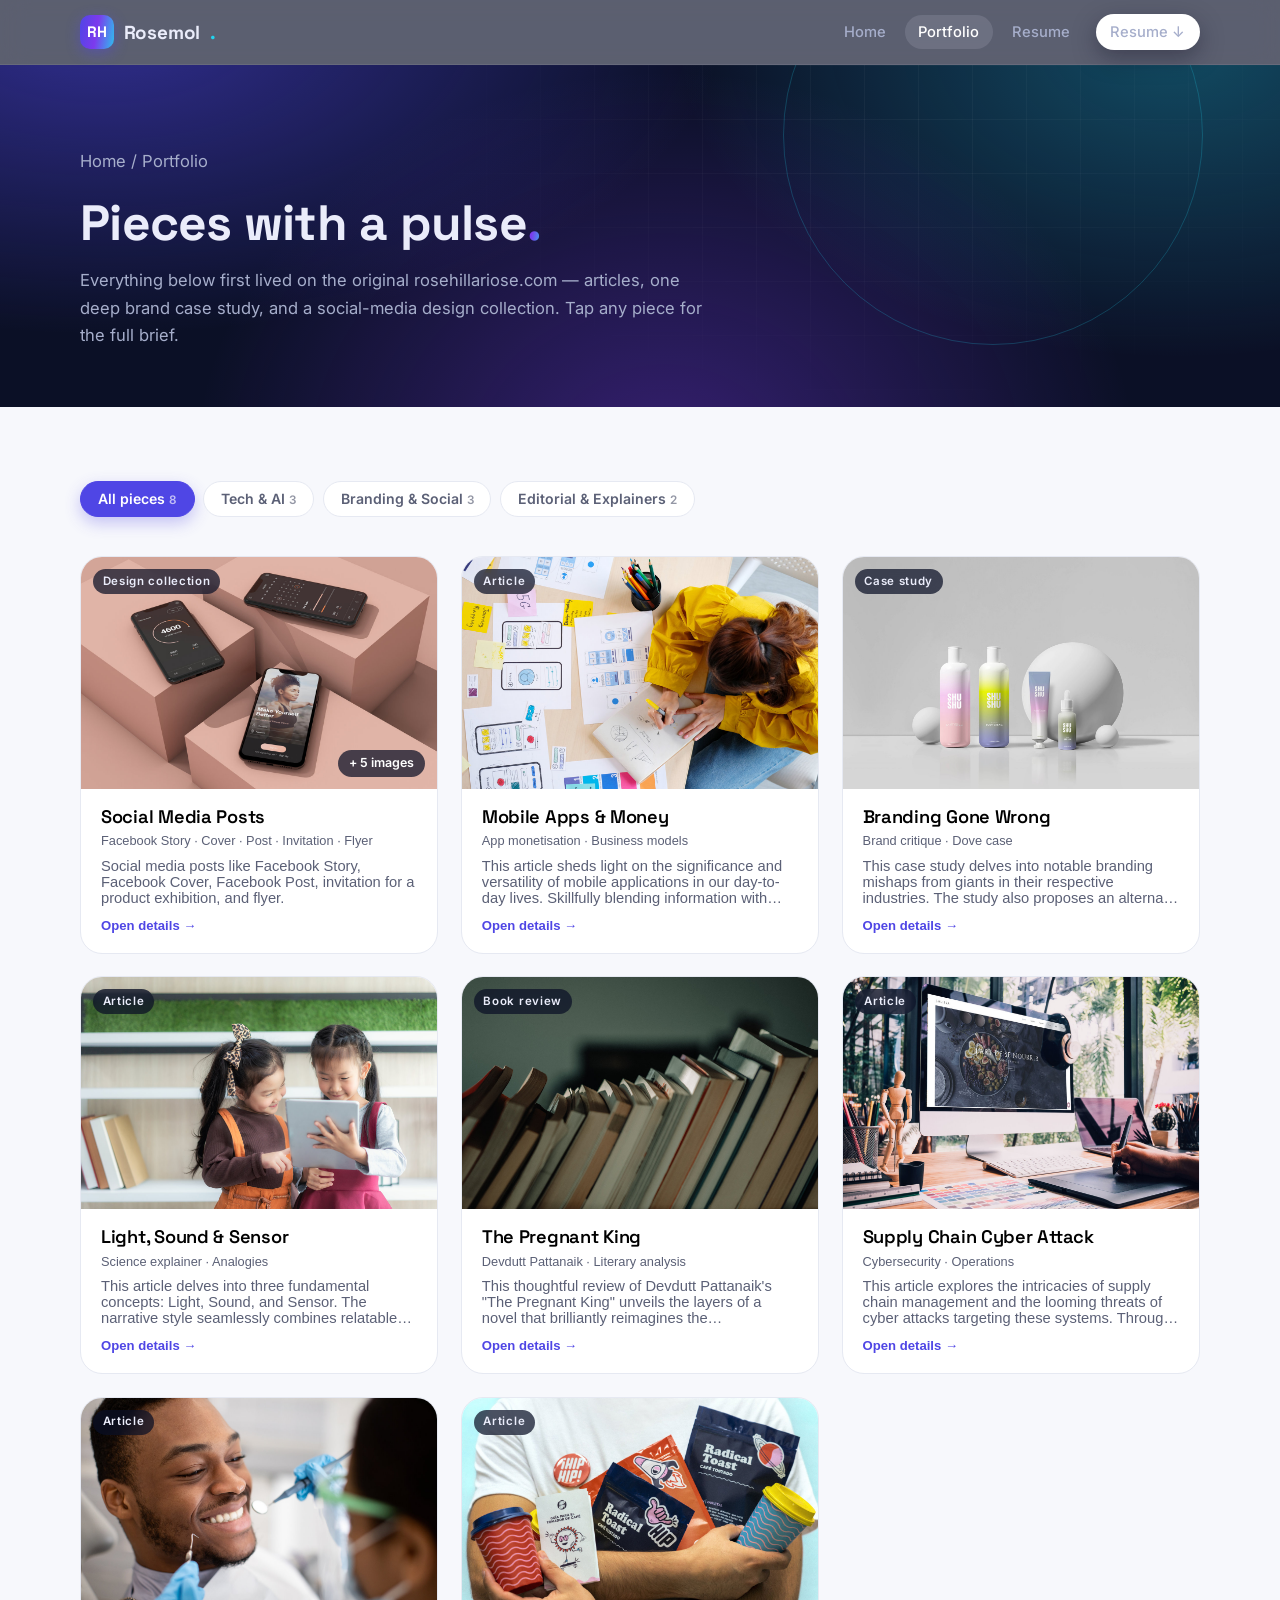
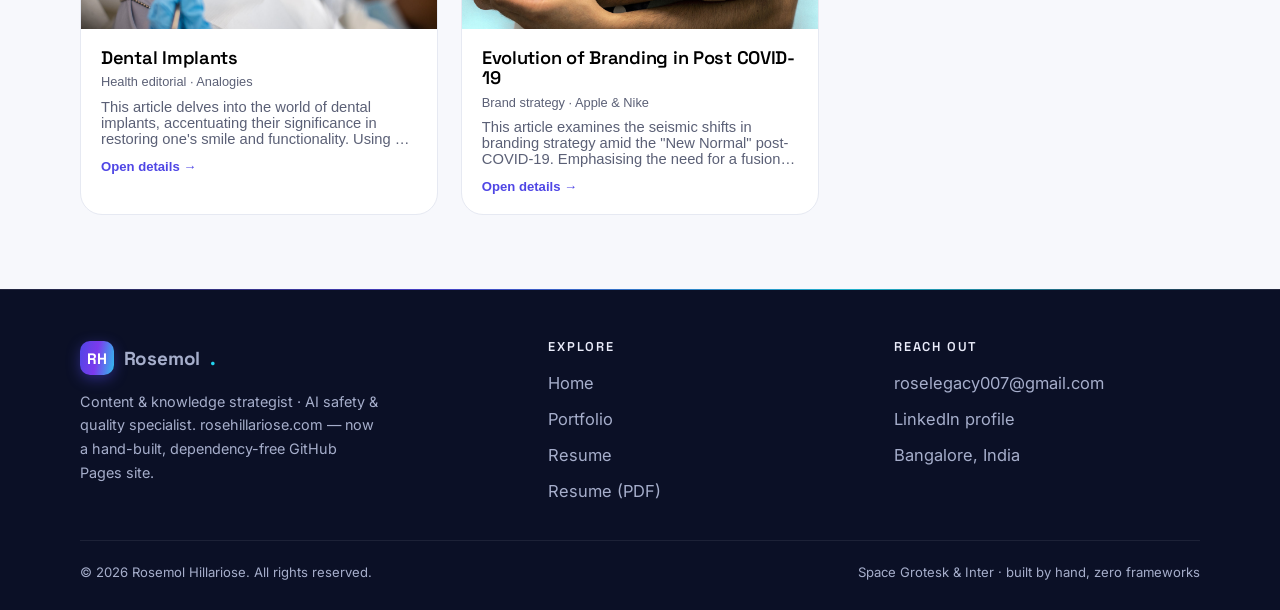
==== portfolio.html @ e2878ddb "Redesigned portfolio site — aurora design, AI-safety focused content, 8 real portfolio pieces" ====
<!DOCTYPE html>
<html lang="en">
<head>
<meta charset="utf-8">
<meta name="viewport" content="width=device-width, initial-scale=1">
<title>Portfolio — Rosemol Hillariose</title>
<meta name="description" content="Eight published pieces: supply-chain cybersecurity explainers, post-COVID brand analysis, a Devdutt Pattanaik book review, dental-editorial analogies and a social-media design collection.">
<meta property="og:type" content="website">
<meta property="og:title" content="Portfolio — Rosemol Hillariose">
<meta property="og:description" content="Articles, case studies and design collections — selected work from Rosemol Hillariose.">
<meta property="og:image" content="https://rosehillary.github.io/rosehillariose.github.io/assets/img/og-cover.jpg">
<meta name="twitter:card" content="summary_large_image">
<link rel="preconnect" href="https://fonts.googleapis.com">
<link rel="preconnect" href="https://fonts.gstatic.com" crossorigin>
<link href="https://fonts.googleapis.com/css2?family=Inter:wght@400;500;600;700&family=Space+Grotesk:wght@500;600;700&display=swap" rel="stylesheet">
<link rel="stylesheet" href="assets/css/style.css">
<link rel="icon" type="image/svg+xml" href="assets/favicon.svg">
</head>
<body>
<a class="skip" href="#main">Skip to content</a>
<header class="site-header">
  <div class="container header-in">
    <a class="brand" href="index.html" aria-label="Rosemol Hillariose — home"><span class="brand-mark">RH</span>Rosemol<i>.</i></a>
    <nav class="main-nav" aria-label="Primary">
      <a href="index.html">Home</a>
      <a href="portfolio.html" class="active" aria-current="page">Portfolio</a>
      <a href="resume.html">Resume</a>
      <a class="btn btn-light nav-cta" href="assets/Rosemol-Hillariose-Resume.pdf" download>Resume ↓</a>
    </nav>
    <button class="nav-toggle" aria-expanded="false" aria-label="Toggle navigation"><span></span><span></span><span></span></button>
  </div>
</header>
<main id="main">
<section class="aurora page-hero">
  <div class="container" data-reveal>
    <p class="breadcrumb"><a href="index.html">Home</a> / Portfolio</p>
    <h1>Pieces with a pulse<span class="grad-text">.</span></h1>
    <p>Everything below first lived on the original rosehillariose.com — articles, one deep brand case study, and a social-media design collection. Tap any piece for the full brief.</p>
  </div>
</section>
<section class="section">
  <div class="container">
    <div class="filters" role="tablist" aria-label="Filter portfolio">
      <button class="filter active" data-filter="all">All pieces <small style="opacity:.65">8</small></button>
      <button class="filter" data-filter="tech">Tech &amp; AI <small style="opacity:.65">3</small></button>
      <button class="filter" data-filter="brand">Branding &amp; Social <small style="opacity:.65">3</small></button>
      <button class="filter" data-filter="editorial">Editorial &amp; Explainers <small style="opacity:.65">2</small></button>
    </div>
    <div class="grid grid-3" id="workGrid" aria-live="polite"></div>
  </div>
</section>
</main>
<div class="lightbox" id="lightbox" role="dialog" aria-modal="true" aria-label="Project details" aria-hidden="true">
  <div class="lightbox-backdrop"></div>
  <div class="lightbox-dialog">
    <button class="lightbox-close" aria-label="Close details">✕</button>
    <div class="lightbox-media"><img id="lbImg" src="" alt=""></div>
    <div class="lightbox-body">
      <h3><span id="lbTitle"></span><span class="lb-type" id="lbType"></span></h3>
      <p id="lbDesc"></p>
      <div class="lb-meta" id="lbMeta"></div>
    </div>
    <div class="lb-strip" id="lbStrip">
      <h4>From this collection</h4>
      <div class="strip" id="lbStripRow"></div>
    </div>
  </div>
</div>
<footer class="site-footer">
  <div class="container">
    <div class="footer-grid">
      <div>
        <a class="brand" href="index.html"><span class="brand-mark">RH</span>Rosemol<i>.</i></a>
        <p class="footer-blurb">Content & knowledge strategist · AI safety & quality specialist. rosehillariose.com — now a hand-built, dependency-free GitHub Pages site.</p>
      </div>
      <div>
        <h4>Explore</h4>
        <ul>
          <li><a href="index.html">Home</a></li>
          <li><a href="portfolio.html">Portfolio</a></li>
          <li><a href="resume.html">Resume</a></li>
          <li><a href="assets/Rosemol-Hillariose-Resume.pdf" download>Resume (PDF)</a></li>
        </ul>
      </div>
      <div>
        <h4>Reach out</h4>
        <ul>
          <li><a href="mailto:roselegacy007@gmail.com">roselegacy007@gmail.com</a></li>
          <li><a href="https://www.linkedin.com/in/rosemol-hillariose-5396901b8" target="_blank" rel="noopener">LinkedIn profile</a></li>
          <li>Bangalore, India</li>
        </ul>
      </div>
    </div>
    <div class="footer-bottom">
      <span>© <span data-year>2026</span> Rosemol Hillariose. All rights reserved.</span>
      <span>Space Grotesk &amp; Inter · built by hand, zero frameworks</span>
    </div>
  </div>
</footer>
<script src="assets/js/main.js" defer></script>
<script src="assets/js/portfolio.js" defer></script>
</body>
</html>
---- assets/css/style.css ----
/* Rosemol Hillariose — aurora system (Space Grotesk + Inter) */
*,*::before,*::after{box-sizing:border-box;margin:0;padding:0}
:root{
  --bg:#F7F8FC; --surface:#FFFFFF; --ink:#12172E; --muted:#5B6076;
  --line:#E6E9F2; --line-dark:rgba(234,236,250,.14);
  --indigo:#4F46E5; --indigo-2:#4338CA; --violet:#7C3AED; --cyan:#22D3EE;
  --dark:#0B1026; --dark-2:#141B3D; --on-dark:#EAECFA; --on-dark-muted:#A6AECB;
  --radius:16px; --radius-lg:22px;
  --shadow:0 1px 2px rgba(18,23,46,.05),0 14px 34px rgba(18,23,46,.09);
  --shadow-lift:0 2px 6px rgba(18,23,46,.07),0 22px 44px rgba(18,23,46,.14);
  --grad:linear-gradient(100deg,#4F46E5 0%,#7C3AED 48%,#22D3EE 108%);
  --container:min(1120px,92vw);
  --font-display:"Space Grotesk",system-ui,-apple-system,sans-serif;
  --font-body:"Inter",system-ui,-apple-system,sans-serif;
}
html{scroll-behavior:smooth}
body{font-family:var(--font-body);background:var(--bg);color:var(--ink);line-height:1.65;font-size:16.5px;-webkit-font-smoothing:antialiased}
img{display:block;max-width:100%;height:auto}
a{color:var(--indigo);text-decoration:none}
.container{width:var(--container);margin-inline:auto}
.section{padding:4.6rem 0}
.section-head{max-width:680px}
.kicker{display:inline-flex;align-items:center;gap:.5rem;font:600 .78rem/1 var(--font-display);letter-spacing:.16em;text-transform:uppercase;color:var(--indigo)}
.kicker::before{content:"";width:26px;height:2px;background:var(--grad);border-radius:2px}
h1,h2,h3,h4{font-family:var(--font-display);line-height:1.14;letter-spacing:-.015em}
h2{font-size:clamp(1.7rem,3.4vw,2.35rem);font-weight:600;margin:.8rem 0 .5rem}
.lead{color:var(--muted);font-size:1.06rem;max-width:620px}
.grad-text{background:var(--grad);-webkit-background-clip:text;background-clip:text;color:transparent}
:focus-visible{outline:2px solid var(--cyan);outline-offset:3px;border-radius:4px}
.skip{position:absolute;left:-9999px;top:0;background:var(--dark);color:var(--on-dark);padding:.7rem 1.1rem;border-radius:0 0 10px 0;z-index:99}
.skip:focus{left:0}

/* buttons */
.btn{display:inline-flex;align-items:center;gap:.55rem;font:600 .95rem/1 var(--font-body);padding:.86rem 1.45rem;border-radius:999px;border:1px solid transparent;cursor:pointer;transition:transform .18s ease,box-shadow .18s ease,background .18s ease,border-color .18s ease;text-decoration:none;white-space:nowrap}
.btn svg{width:17px;height:17px;flex:none}
.btn:hover{transform:translateY(-2px)}
.btn:active{transform:translateY(0)}
.btn-solid{background:var(--indigo);color:#fff;box-shadow:0 8px 22px rgba(79,70,229,.32)}
.btn-solid:hover{background:var(--indigo-2)}
.btn-light{background:#fff;color:var(--dark);box-shadow:0 8px 24px rgba(6,9,26,.35)}
.btn-light:hover{box-shadow:0 12px 30px rgba(6,9,26,.45)}
.btn-ghost{background:transparent;color:var(--on-dark);border-color:rgba(234,236,250,.32)}
.btn-ghost:hover{border-color:rgba(234,236,250,.65);background:rgba(234,236,250,.08)}
.btn-line{background:#fff;color:var(--ink);border-color:var(--line)}
.btn-line:hover{border-color:#C9CFE4;box-shadow:var(--shadow)}

/* chips */
.chip{display:inline-flex;align-items:center;gap:.35rem;font:500 .8rem/1 var(--font-body);padding:.42rem .78rem;border-radius:999px;border:1px solid var(--line);background:#fff;color:var(--muted)}
.chip-dark{background:rgba(234,236,250,.09);border-color:rgba(234,236,250,.16);color:var(--on-dark-muted)}
.chip-accent{background:rgba(79,70,229,.09);border-color:rgba(79,70,229,.22);color:var(--indigo)}
/* header */
.site-header{position:sticky;top:0;z-index:60;background:rgba(11,16,38,.66);backdrop-filter:blur(14px) saturate(150%);-webkit-backdrop-filter:blur(14px) saturate(150%);border-bottom:1px solid rgba(234,236,250,.08)}
.header-in{display:flex;align-items:center;justify-content:space-between;gap:1rem;height:64px}
.brand{display:inline-flex;align-items:center;gap:.6rem;font:700 1.18rem var(--font-display);color:var(--on-dark);letter-spacing:-.01em}
.brand-mark{width:34px;height:34px;border-radius:10px;background:var(--grad);display:grid;place-items:center;font:700 .95rem/1 var(--font-display);color:#fff;box-shadow:0 4px 14px rgba(79,70,229,.45)}
.brand i{font-style:normal;color:var(--cyan)}
.main-nav{display:flex;align-items:center;gap:.35rem}
.main-nav a{font:500 .92rem var(--font-body);color:var(--on-dark-muted);padding:.5rem .85rem;border-radius:999px;transition:color .15s,background .15s}
.main-nav a:hover{color:var(--on-dark);background:rgba(234,236,250,.08)}
.main-nav a.active{color:#fff;background:rgba(234,236,250,.12)}
.nav-toggle{display:none;background:none;border:1px solid rgba(234,236,250,.25);border-radius:10px;padding:.55rem .6rem;cursor:pointer}
.nav-toggle span{display:block;width:20px;height:2px;background:var(--on-dark);margin:4px 0;transition:transform .2s,opacity .2s}
.nav-open .nav-toggle span:nth-child(1){transform:translateY(6px) rotate(45deg)}
.nav-open .nav-toggle span:nth-child(2){opacity:0}
.nav-open .nav-toggle span:nth-child(3){transform:translateY(-6px) rotate(-45deg)}
.nav-cta{margin-left:.4rem}

/* aurora bands */
.aurora{position:relative;overflow:hidden;color:var(--on-dark);background:
  radial-gradient(1000px 500px at 8% -12%,rgba(79,70,229,.55),transparent 62%),
  radial-gradient(860px 540px at 92% -6%,rgba(34,211,238,.30),transparent 58%),
  radial-gradient(760px 640px at 52% 118%,rgba(124,58,237,.38),transparent 62%),
  var(--dark)}
.aurora::before{content:"";position:absolute;inset:0;background-image:linear-gradient(rgba(255,255,255,.045) 1px,transparent 1px),linear-gradient(90deg,rgba(255,255,255,.045) 1px,transparent 1px);background-size:54px 54px;-webkit-mask-image:radial-gradient(720px 420px at 70% 20%,#000 0%,transparent 72%);mask-image:radial-gradient(720px 420px at 70% 20%,#000 0%,transparent 72%);pointer-events:none}
.aurora::after{content:"";position:absolute;width:420px;height:420px;border-radius:50%;border:1.5px solid rgba(34,211,238,.22);top:-140px;right:6%;pointer-events:none}
.aurora>*{position:relative}

/* hero */
.hero{padding:5.2rem 0 4.6rem}
.hero-grid{display:grid;grid-template-columns:1.16fr .84fr;gap:3rem;align-items:center}
.hero h1{font-size:clamp(2.35rem,5.4vw,3.65rem);font-weight:700;letter-spacing:-.025em}
.hero .lead{color:var(--on-dark-muted);margin:1.15rem 0 1.9rem;max-width:560px;font-size:1.05rem}
.hero-cta{display:flex;flex-wrap:wrap;gap:.8rem}
.facets{display:flex;flex-wrap:wrap;gap:.55rem;margin-top:2.1rem}
.now-card{background:rgba(20,27,61,.55);border:1px solid rgba(234,236,250,.14);border-radius:var(--radius-lg);backdrop-filter:blur(10px);-webkit-backdrop-filter:blur(10px);padding:1.5rem;box-shadow:0 24px 60px rgba(4,7,22,.45);position:relative}
.now-card::before{content:"";position:absolute;top:-1px;left:24px;right:24px;height:1px;background:linear-gradient(90deg,transparent,rgba(34,211,238,.7),transparent)}
.now-label{display:flex;align-items:center;gap:.55rem;font:600 .74rem/1 var(--font-display);letter-spacing:.14em;text-transform:uppercase;color:var(--cyan);margin-bottom:1rem}
.now-label::after{content:"";width:7px;height:7px;border-radius:50%;background:var(--cyan);animation:pulse 2.4s infinite}
@keyframes pulse{0%{box-shadow:0 0 0 0 rgba(34,211,238,.45)}70%{box-shadow:0 0 0 9px rgba(34,211,238,0)}100%{box-shadow:0 0 0 0 rgba(34,211,238,0)}}
.now-item{padding:.85rem 0;border-bottom:1px solid rgba(234,236,250,.1)}
.now-item:last-of-type{border-bottom:0;padding-bottom:.2rem}
.now-role{font:600 .98rem var(--font-display);color:var(--on-dark)}
.now-org{display:flex;justify-content:space-between;gap:1rem;font-size:.84rem;color:var(--on-dark-muted);margin-top:.28rem}
.now-note{margin-top:1rem;font-size:.86rem;color:var(--on-dark-muted);border-top:1px dashed rgba(234,236,250,.16);padding-top:.95rem}
.now-note strong{color:var(--on-dark);font-weight:600}

/* stats */
.stats{display:grid;grid-template-columns:repeat(4,1fr);gap:1px;background:rgba(234,236,250,.12);border-block:1px solid rgba(234,236,250,.12)}
.stat{padding:1.7rem 1.4rem}
.stat b{display:block;font:700 clamp(1.55rem,3vw,2.05rem)/1 var(--font-display);background:var(--grad);-webkit-background-clip:text;background-clip:text;color:transparent}
.stat span{display:block;margin-top:.5rem;font-size:.86rem;color:var(--on-dark-muted)}
/* page hero (inner pages) */
.page-hero{padding:4.2rem 0 3.6rem}
.page-hero h1{font-size:clamp(2.1rem,4.6vw,3.1rem);font-weight:700}
.page-hero p{color:var(--on-dark-muted);margin-top:1rem;max-width:640px;font-size:1.04rem}
.breadcrumb{font-size:.85rem;color:var(--on-dark-muted);margin-bottom:1.2rem}
.breadcrumb a{color:var(--on-dark-muted)}
.breadcrumb a:hover{color:#fff}

/* work cards */
.grid{display:grid;gap:1.4rem}
.grid-3{grid-template-columns:repeat(auto-fill,minmax(300px,1fr))}
.work-card{background:var(--surface);border:1px solid var(--line);border-radius:var(--radius-lg);overflow:hidden;cursor:pointer;transition:transform .25s ease,box-shadow .25s ease;text-align:left;padding:0;display:flex;flex-direction:column}
.work-card:hover{transform:translateY(-5px);box-shadow:var(--shadow-lift)}
.work-media{position:relative;aspect-ratio:16/10.4;overflow:hidden;background:#101736}
.work-media img{width:100%;height:100%;object-fit:cover;transition:transform .5s ease}
.work-card:hover .work-media img{transform:scale(1.045)}
.work-type{position:absolute;top:12px;left:12px;font:600 .72rem/1 var(--font-body);letter-spacing:.06em;background:rgba(11,16,38,.72);color:var(--on-dark);padding:.42rem .6rem;border-radius:999px;backdrop-filter:blur(6px)}
.work-body{padding:1.15rem 1.25rem 1.25rem}
.work-body h3{font-size:1.14rem;font-weight:600;margin-bottom:.35rem}
.work-meta{font-size:.8rem;color:var(--muted)}
.work-excerpt{margin-top:.6rem;font-size:.92rem;color:var(--muted);display:-webkit-box;-webkit-line-clamp:3;-webkit-box-orient:vertical;overflow:hidden}
.work-count{display:inline-flex;align-items:center;gap:.45rem;margin-top:.75rem;font-size:.82rem;font-weight:600;color:var(--indigo)}
.gallery-badge{position:absolute;bottom:12px;right:12px;font:600 .78rem/1 var(--font-body);color:#fff;background:rgba(11,16,38,.72);border-radius:999px;padding:.45rem .7rem;backdrop-filter:blur(6px)}

/* filters */
.filters{display:flex;flex-wrap:wrap;gap:.55rem;margin:0 0 2.4rem}
.filter{font:600 .88rem/1 var(--font-body);padding:.62rem 1.05rem;border-radius:999px;border:1px solid var(--line);background:#fff;color:var(--muted);cursor:pointer;transition:all .18s ease}
.filter:hover{border-color:#C9CFE4;color:var(--ink)}
.filter.active{background:var(--indigo);border-color:var(--indigo);color:#fff;box-shadow:0 6px 16px rgba(79,70,229,.3)}

/* what-i-do */
.service{background:var(--surface);border:1px solid var(--line);border-radius:var(--radius-lg);padding:1.7rem;transition:transform .22s ease,box-shadow .22s ease}
.service:hover{transform:translateY(-4px);box-shadow:var(--shadow)}
.service-icon{width:38px;height:38px;border-radius:11px;display:grid;place-items:center;background:rgba(79,70,229,.1);margin-bottom:1.05rem}
.service-icon svg{width:19px;height:19px;color:var(--indigo)}
.service h3{font-size:1.16rem;font-weight:600;margin-bottom:.5rem}
.service p{font-size:.94rem;color:var(--muted)}
.service ul{margin-top:.9rem;display:flex;flex-wrap:wrap;gap:.45rem;list-style:none}

/* about */
.split{display:grid;grid-template-columns:1.05fr .95fr;gap:3rem;align-items:start}
.about-copy p+p{margin-top:1rem}
.side-card{background:var(--surface);border:1px solid var(--line);border-radius:var(--radius-lg);padding:1.5rem;box-shadow:var(--shadow)}
.side-card h3{font-size:1rem;font-weight:600;margin-bottom:.9rem;display:flex;align-items:center;gap:.55rem}
.kv{display:flex;justify-content:space-between;gap:1rem;font-size:.92rem;padding:.5rem 0;border-bottom:1px dashed var(--line)}
.kv:last-child{border-bottom:0}
.kv b{font-weight:600;color:var(--ink);flex:none}
.kv span{color:var(--muted);text-align:right}

/* timeline */
.timeline{position:relative;margin-top:2.2rem;padding-left:1.9rem}
.timeline::before{content:"";position:absolute;left:5px;top:8px;bottom:8px;width:2px;background:linear-gradient(180deg,#4F46E5,#7C3AED 55%,#22D3EE);opacity:.35;border-radius:2px}
.t-item{position:relative;padding:0 0 1.9rem}
.t-item:last-child{padding-bottom:.2rem}
.t-item::before{content:"";position:absolute;left:-1.9rem;top:7px;width:12px;height:12px;border-radius:50%;background:var(--grad);box-shadow:0 0 0 4px #F7F8FC,0 0 0 5px rgba(79,70,229,.25)}
.t-head{display:flex;flex-wrap:wrap;align-items:baseline;gap:.6rem}
.t-when{font:600 .78rem/1.4 var(--font-display);letter-spacing:.06em;text-transform:uppercase;color:var(--indigo);flex:none}
.t-role{font:600 1.12rem var(--font-display);color:var(--ink)}
.t-org{font-size:.92rem;color:var(--muted)}
.t-org em{font-style:normal;color:var(--indigo);font-weight:500}
.t-list{margin-top:.65rem;display:grid;gap:.45rem}
.t-list li{position:relative;padding-left:1.15rem;font-size:.93rem;color:var(--muted);list-style:none}
.t-list li::before{content:"";position:absolute;left:0;top:.52em;width:6px;height:6px;border-radius:2px;background:var(--grad);opacity:.7}
/* skills */
.skills-grid{display:grid;grid-template-columns:repeat(auto-fit,minmax(280px,1fr));gap:1.3rem}
.skill-card{background:var(--surface);border:1px solid var(--line);border-radius:var(--radius-lg);padding:1.45rem}
.skill-card h3{display:flex;align-items:center;gap:.6rem;font-size:1.02rem;font-weight:600;margin-bottom:.95rem}
.skill-dot{width:10px;height:10px;border-radius:3px;background:var(--grad);flex:none}
.skill-tags{display:flex;flex-wrap:wrap;gap:.45rem;list-style:none}

/* contact band */
.cta-band{padding:4.8rem 0}
.cta-in{max-width:660px}
.cta-in h2{font-size:clamp(1.9rem,4vw,2.6rem)}
.cta-in p{color:var(--on-dark-muted);margin:1rem 0 1.8rem}
.cta-buttons{display:flex;flex-wrap:wrap;gap:.8rem}
.cta-facts{display:flex;flex-wrap:wrap;gap:.5rem;margin-top:1.9rem}

/* footer */
.site-footer{background:var(--dark);color:var(--on-dark-muted);border-top:1px solid rgba(234,236,250,.1);position:relative}
.site-footer::before{content:"";position:absolute;top:-1px;left:0;right:0;height:1px;background:linear-gradient(90deg,transparent,rgba(79,70,229,.8),rgba(34,211,238,.8),transparent)}
.footer-grid{display:grid;grid-template-columns:1.4fr 1fr 1fr;gap:2.5rem;padding:3.2rem 0 2.2rem}
.footer-grid h4{font:600 .8rem/1 var(--font-display);letter-spacing:.14em;text-transform:uppercase;color:var(--on-dark);margin-bottom:1rem}
.footer-grid ul{list-style:none;display:grid;gap:.55rem}
.footer-grid a{color:var(--on-dark-muted)}
.footer-grid a:hover{color:#fff}
.footer-blurb{font-size:.9rem;max-width:300px;margin-top:.9rem}
.footer-bottom{display:flex;flex-wrap:wrap;justify-content:space-between;gap:.8rem;align-items:center;border-top:1px solid rgba(234,236,250,.08);padding:1.3rem 0 1.6rem;font-size:.82rem}
.footer-bottom a{color:var(--on-dark)}

/* lightbox */
.lightbox{position:fixed;inset:0;z-index:90;display:none}
.lightbox.is-open{display:block}
.lightbox-backdrop{position:absolute;inset:0;background:rgba(7,10,26,.78);backdrop-filter:blur(8px);-webkit-backdrop-filter:blur(8px)}
.lightbox-dialog{position:absolute;inset:0;margin:auto;width:min(880px,94vw);height:max-content;max-height:88vh;background:var(--surface);border-radius:var(--radius-lg);overflow:auto;box-shadow:0 40px 120px rgba(4,7,22,.6);animation:lb-in .28s cubic-bezier(.2,.7,.2,1)}
@keyframes lb-in{from{opacity:0;transform:translateY(18px) scale(.985)}to{opacity:1;transform:none}}
.lightbox-media{aspect-ratio:16/9;overflow:hidden;background:#101736}
.lightbox-media img{width:100%;height:100%;object-fit:cover}
.lightbox-body{padding:1.5rem 1.6rem 1.7rem}
.lightbox-body h3{font-size:1.5rem;font-weight:600;margin:.3rem 0 .4rem;display:flex;flex-wrap:wrap;gap:.7rem;align-items:center}
.lb-type{font:600 .72rem/1 var(--font-body);letter-spacing:.08em;text-transform:uppercase;background:rgba(79,70,229,.1);color:var(--indigo);padding:.42rem .62rem;border-radius:999px}
.lightbox-body p{color:var(--muted);font-size:.98rem}
.lb-meta{margin-top:.9rem;font-size:.82rem;color:var(--muted)}
.lightbox-close{position:absolute;top:14px;right:14px;width:40px;height:40px;border-radius:50%;border:1px solid rgba(234,236,250,.25);background:rgba(11,16,38,.6);color:#fff;cursor:pointer;font-size:1.05rem;display:grid;place-items:center;backdrop-filter:blur(6px);z-index:5;transition:background .15s,transform .15s}
.lightbox-close:hover{background:var(--indigo)}
.lb-strip{padding:1.1rem 1.6rem 1.6rem;display:none}
.lb-strip.is-open{display:block}
.lb-strip .strip{display:flex;gap:.65rem;overflow-x:auto;padding-bottom:.4rem;scroll-snap-type:x mandatory}
.lb-strip img{height:150px;border-radius:10px;border:1px solid var(--line);flex:none;scroll-snap-align:start}
.lb-strip h4{font:600 .8rem/1 var(--font-display);letter-spacing:.12em;text-transform:uppercase;color:var(--muted);margin-bottom:.7rem}

/* reveal motion */
[data-reveal]{opacity:0;transform:translateY(22px);transition:opacity .7s ease,transform .7s cubic-bezier(.2,.7,.2,1);transition-delay:var(--d,0ms)}
[data-reveal].is-visible{opacity:1;transform:none}

/* responsive */
@media (max-width:960px){
  .hero-grid{grid-template-columns:1fr;gap:2.2rem}
  .now-card{max-width:520px}
  .split{grid-template-columns:1fr}
  .footer-grid{grid-template-columns:1fr 1fr}
  .stats{grid-template-columns:repeat(2,1fr)}
}
@media (max-width:860px){
  .nav-toggle{display:block}
  .main-nav{position:absolute;top:64px;left:0;right:0;flex-direction:column;align-items:stretch;background:rgba(11,16,38,.97);backdrop-filter:blur(18px);-webkit-backdrop-filter:blur(18px);border-bottom:1px solid rgba(234,236,250,.1);padding:.9rem;display:none}
  .nav-open .main-nav{display:flex}
  .main-nav a{padding:.85rem 1.2rem;border-radius:12px}
  .nav-cta{margin:.2rem 0 .4rem}
}
@media (max-width:640px){
  .section{padding:3.4rem 0}
  .hero{padding:3.8rem 0 3.6rem}
  .footer-grid{grid-template-columns:1fr;gap:1.8rem}
  .lightbox-media{aspect-ratio:16/10}
}
@media (prefers-reduced-motion:reduce){
  *,*::before,*::after{animation-duration:.001s !important;transition-duration:.001s !important;scroll-behavior:auto}
  [data-reveal]{opacity:1;transform:none}
}

/* link-styled work cards + misc */
a.work-card{color:inherit;text-decoration:none}
.small-count{font-size:.72rem;opacity:.65;font-weight:500}
@media (max-width:640px){.grid-3{grid-template-columns:1fr}}

/* resume print */
@media print{
  .site-header,.site-footer,.btn,.no-print{display:none !important}
  body{background:#fff;font-size:12pt}
  .section{padding:1.2rem 0}
  .skill-card,.side-card{box-shadow:none;border-color:#ddd}
  a{color:#000}
  [data-reveal]{opacity:1;transform:none}
}
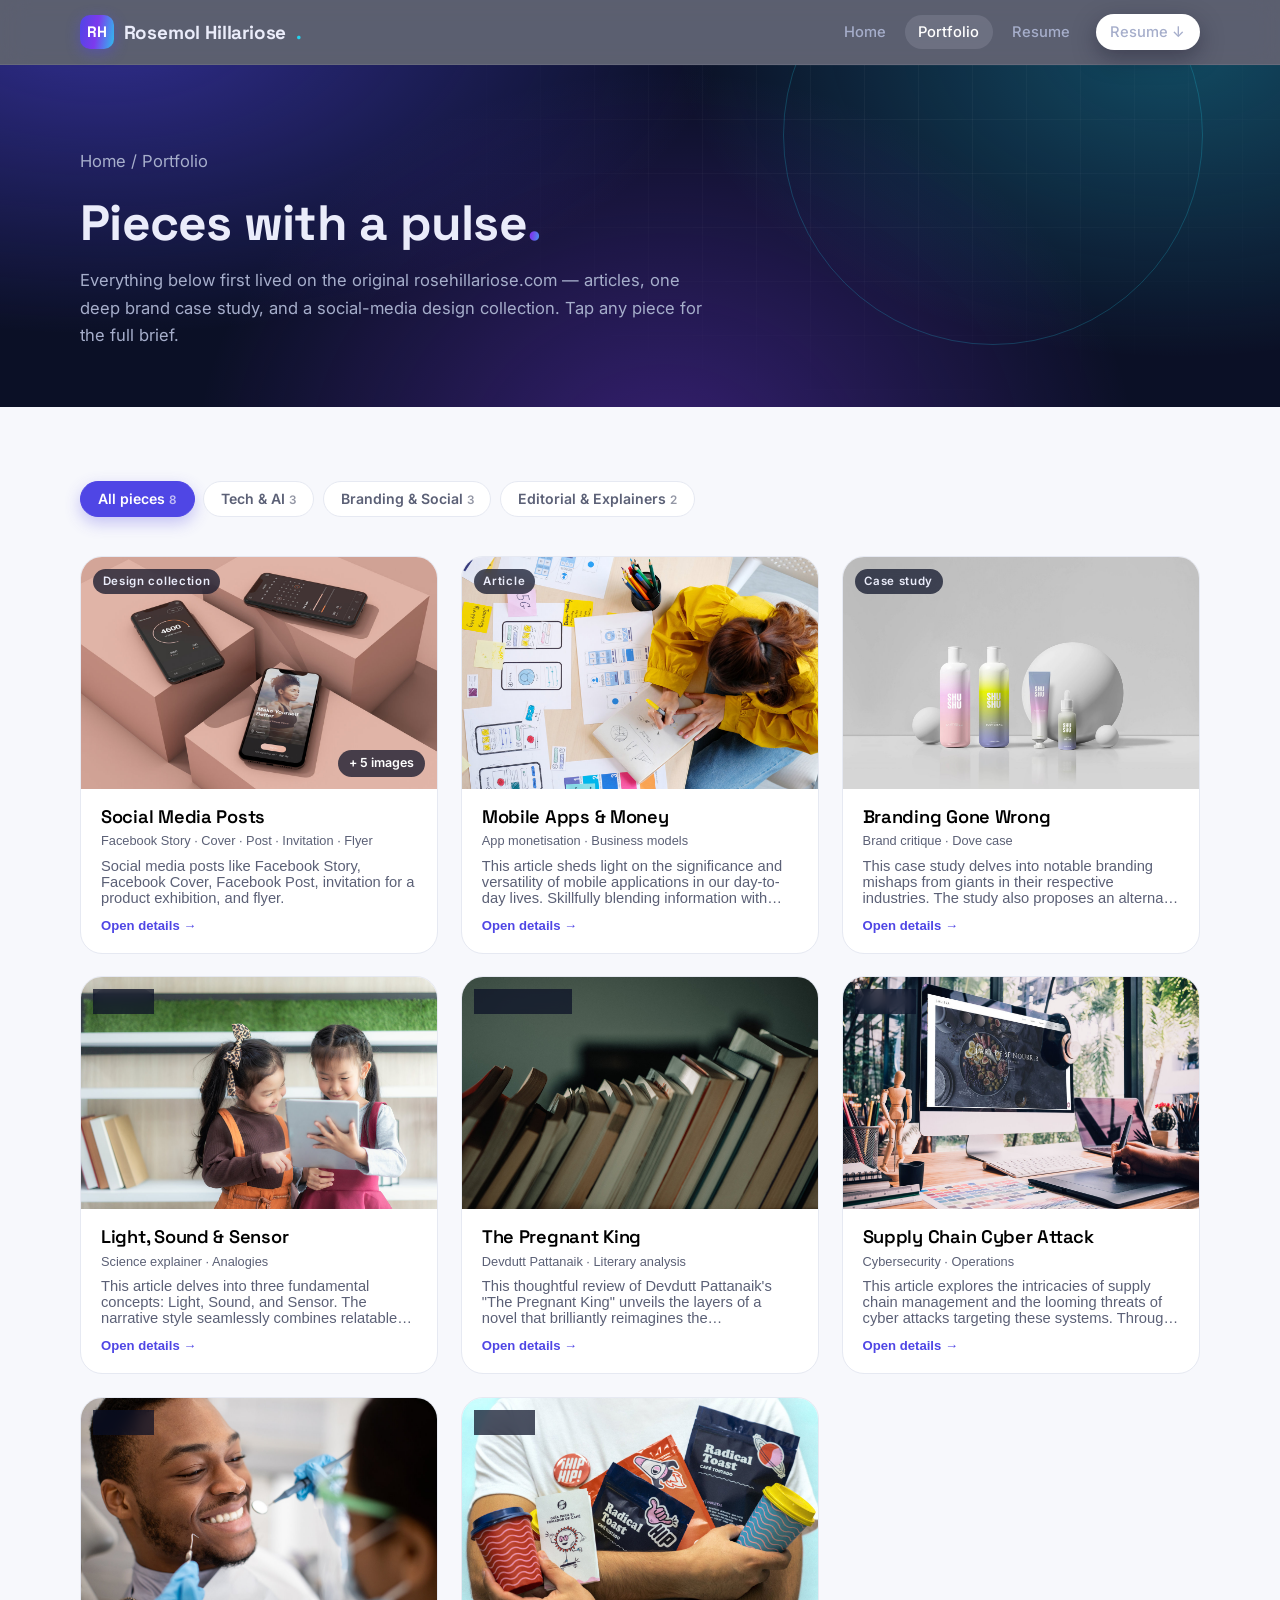
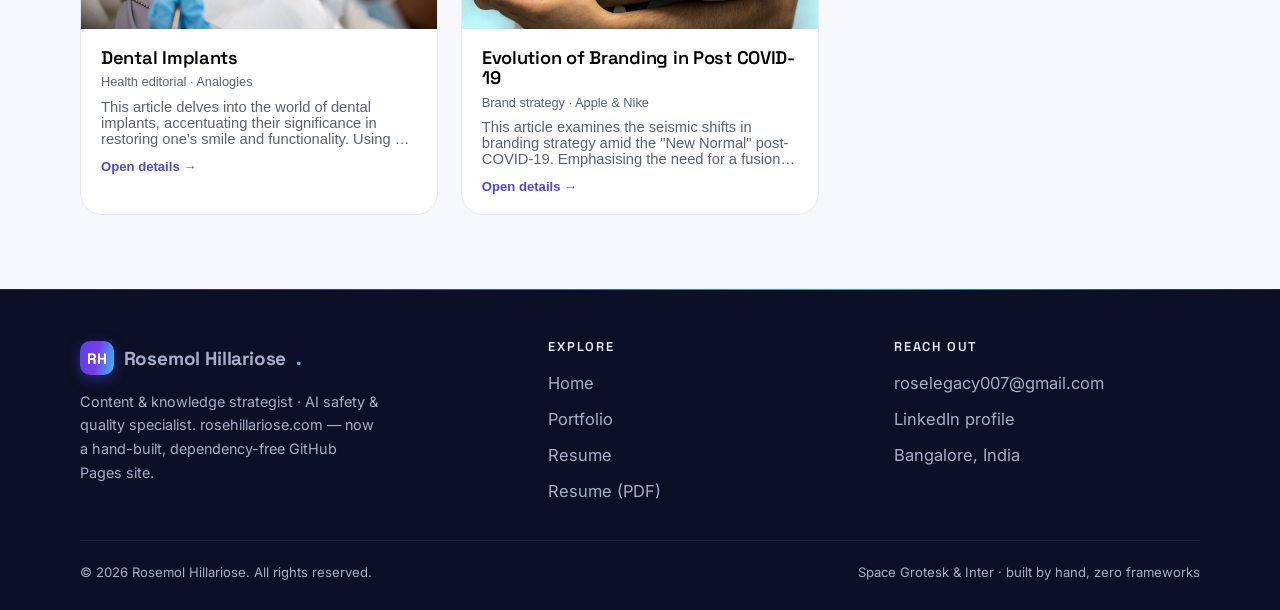
==== commit de4c6d12: "Rebrand: full name in header/footer; canonical URLs to rosehillariose.github.io (user site root)" ====
--- a/portfolio.html
+++ b/portfolio.html
@@ -8,7 +8,7 @@
 <meta property="og:type" content="website">
 <meta property="og:title" content="Portfolio — Rosemol Hillariose">
 <meta property="og:description" content="Articles, case studies and design collections — selected work from Rosemol Hillariose.">
-<meta property="og:image" content="https://rosehillary.github.io/rosehillariose.github.io/assets/img/og-cover.jpg">
+<meta property="og:image" content="https://rosehillariose.github.io/assets/img/og-cover.jpg">
 <meta name="twitter:card" content="summary_large_image">
 <link rel="preconnect" href="https://fonts.googleapis.com">
 <link rel="preconnect" href="https://fonts.gstatic.com" crossorigin>
@@ -20,7 +20,7 @@
 <a class="skip" href="#main">Skip to content</a>
 <header class="site-header">
   <div class="container header-in">
-    <a class="brand" href="index.html" aria-label="Rosemol Hillariose — home"><span class="brand-mark">RH</span>Rosemol<i>.</i></a>
+    <a class="brand" href="index.html" aria-label="Rosemol Hillariose — home"><span class="brand-mark">RH</span>Rosemol Hillariose<i>.</i></a>
     <nav class="main-nav" aria-label="Primary">
       <a href="index.html">Home</a>
       <a href="portfolio.html" class="active" aria-current="page">Portfolio</a>
@@ -70,7 +70,7 @@
   <div class="container">
     <div class="footer-grid">
       <div>
-        <a class="brand" href="index.html"><span class="brand-mark">RH</span>Rosemol<i>.</i></a>
+        <a class="brand" href="index.html"><span class="brand-mark">RH</span>Rosemol Hillariose<i>.</i></a>
         <p class="footer-blurb">Content & knowledge strategist · AI safety & quality specialist. rosehillariose.com — now a hand-built, dependency-free GitHub Pages site.</p>
       </div>
       <div>
--- a/assets/css/style.css
+++ b/assets/css/style.css
@@ -253,4 +253,9 @@
   .skill-card,.side-card{box-shadow:none;border-color:#ddd}
   a{color:#000}
   [data-reveal]{opacity:1;transform:none}
-}+}
+
+@media (max-width:520px){
+  .brand{font-size:1.04rem;white-space:nowrap}
+  .brand-mark{width:30px;height:30px;font-size:.85rem;border-radius:9px}
+}
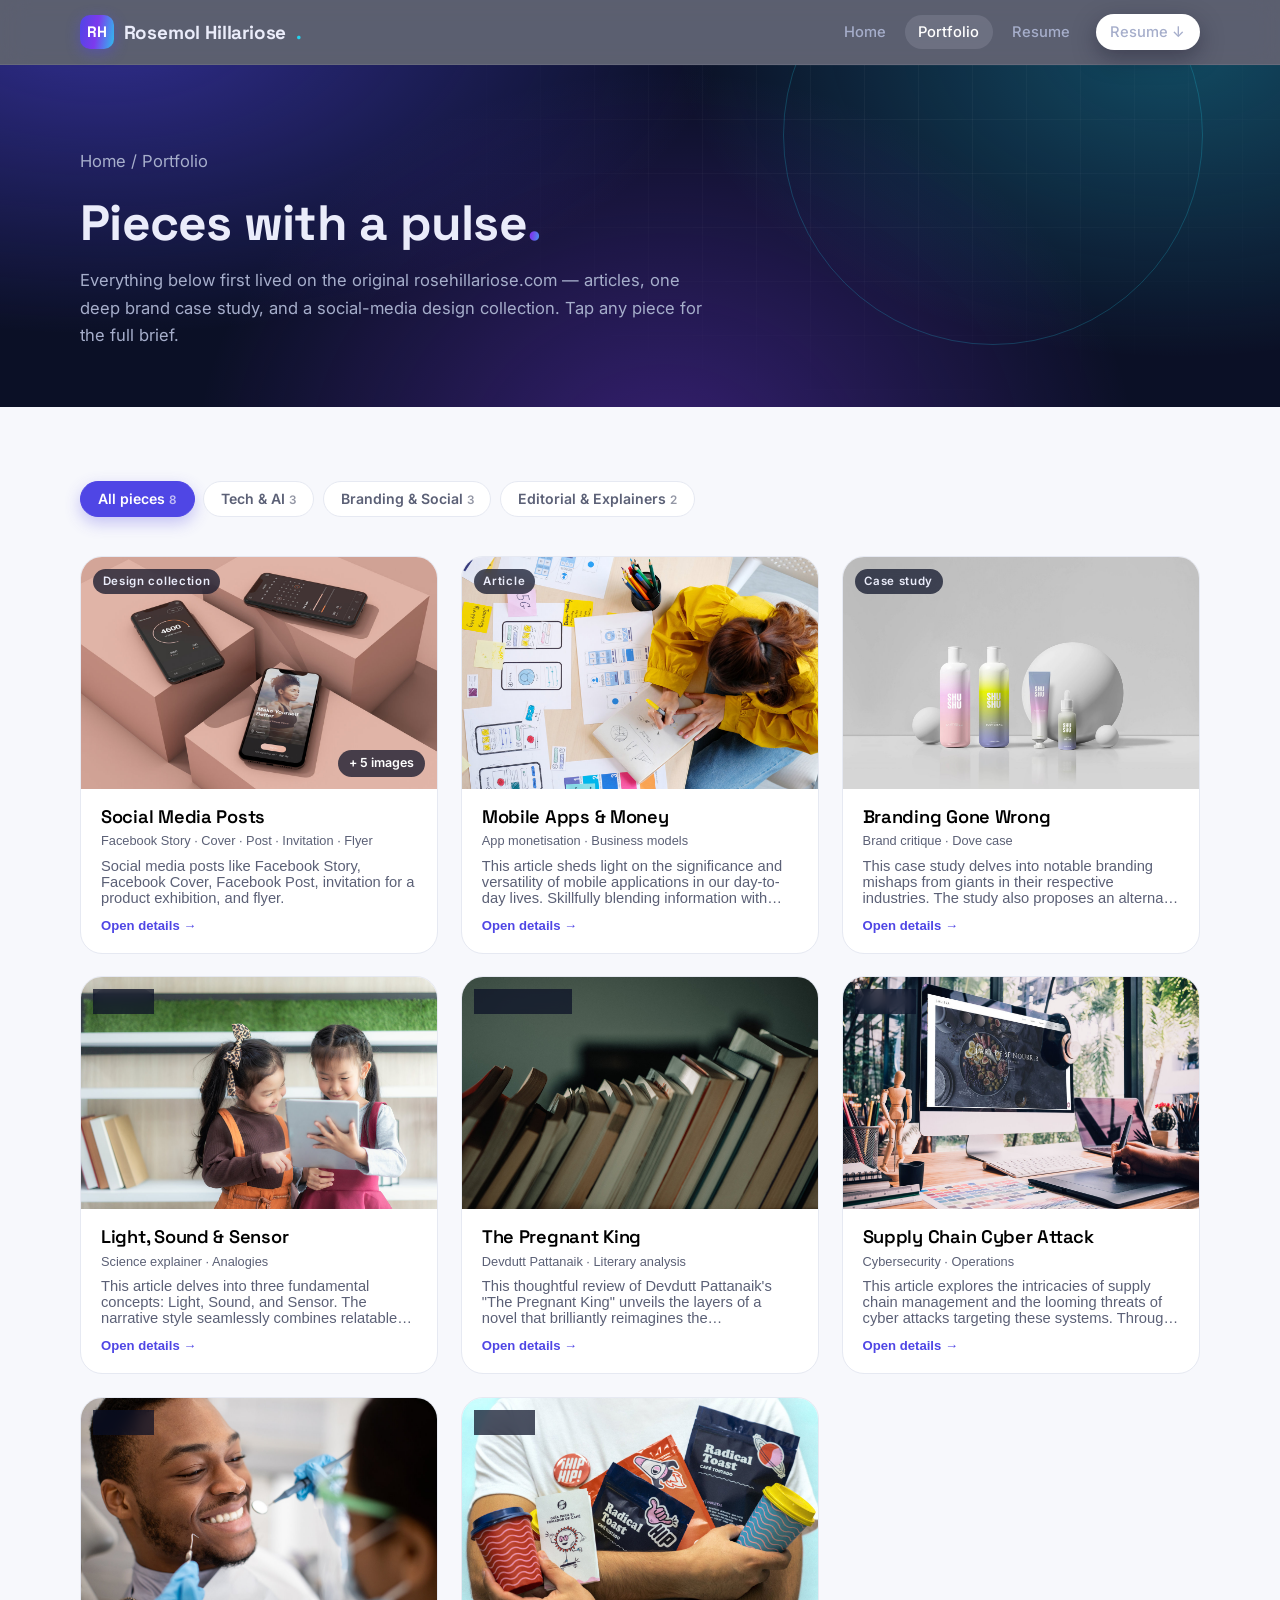
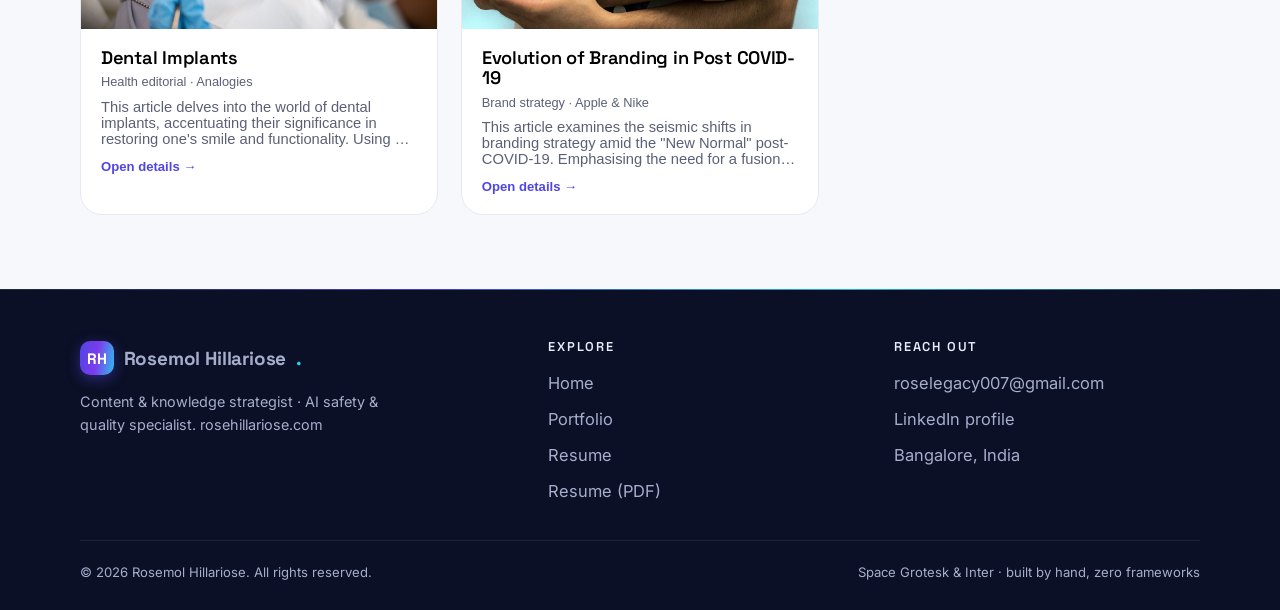
==== commit 8849a3bd: "Footer: drop the GitHub Pages mention" ====
--- a/portfolio.html
+++ b/portfolio.html
@@ -71,7 +71,7 @@
     <div class="footer-grid">
       <div>
         <a class="brand" href="index.html"><span class="brand-mark">RH</span>Rosemol Hillariose<i>.</i></a>
-        <p class="footer-blurb">Content & knowledge strategist · AI safety & quality specialist. rosehillariose.com — now a hand-built, dependency-free GitHub Pages site.</p>
+        <p class="footer-blurb">Content & knowledge strategist · AI safety & quality specialist. rosehillariose.com</p>
       </div>
       <div>
         <h4>Explore</h4>
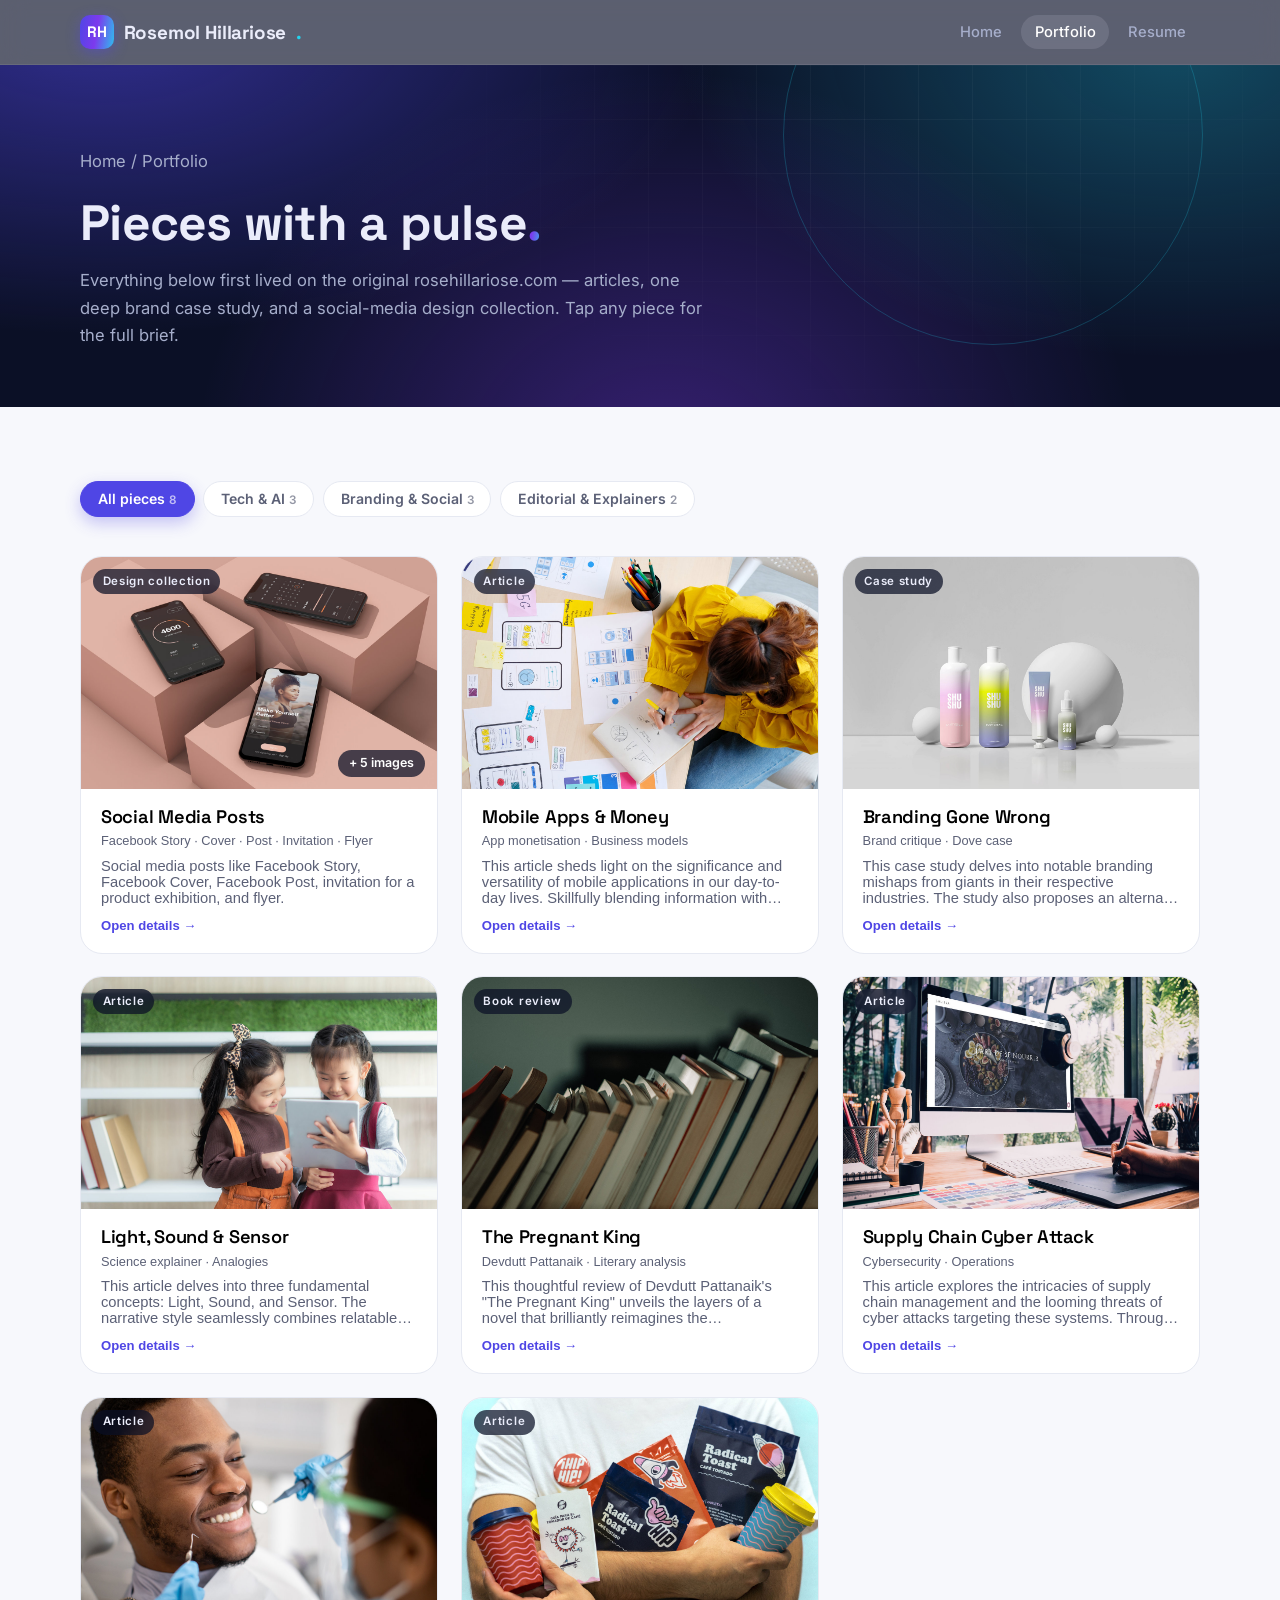
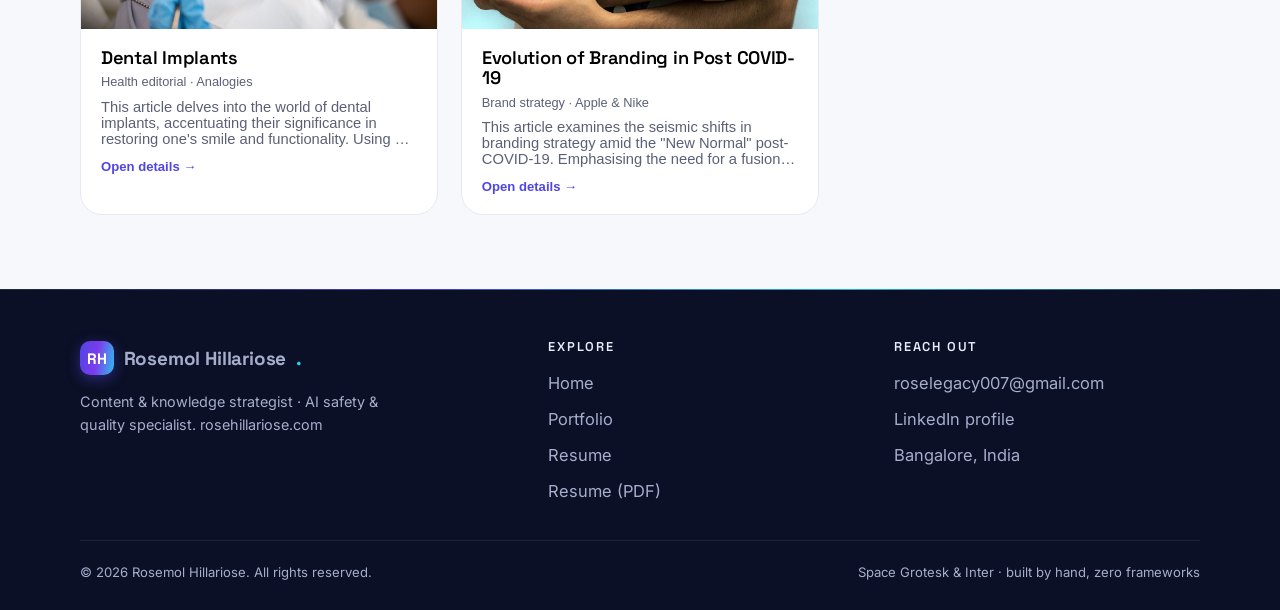
==== commit 1ecab0a8: "Header: remove redundant resume download button" ====
--- a/portfolio.html
+++ b/portfolio.html
@@ -25,7 +25,6 @@
       <a href="index.html">Home</a>
       <a href="portfolio.html" class="active" aria-current="page">Portfolio</a>
       <a href="resume.html">Resume</a>
-      <a class="btn btn-light nav-cta" href="assets/Rosemol-Hillariose-Resume.pdf" download>Resume ↓</a>
     </nav>
     <button class="nav-toggle" aria-expanded="false" aria-label="Toggle navigation"><span></span><span></span><span></span></button>
   </div>
--- a/assets/css/style.css
+++ b/assets/css/style.css
@@ -63,7 +63,6 @@
 .nav-open .nav-toggle span:nth-child(1){transform:translateY(6px) rotate(45deg)}
 .nav-open .nav-toggle span:nth-child(2){opacity:0}
 .nav-open .nav-toggle span:nth-child(3){transform:translateY(-6px) rotate(-45deg)}
-.nav-cta{margin-left:.4rem}
 
 /* aurora bands */
 .aurora{position:relative;overflow:hidden;color:var(--on-dark);background:
@@ -227,7 +226,6 @@
   .main-nav{position:absolute;top:64px;left:0;right:0;flex-direction:column;align-items:stretch;background:rgba(11,16,38,.97);backdrop-filter:blur(18px);-webkit-backdrop-filter:blur(18px);border-bottom:1px solid rgba(234,236,250,.1);padding:.9rem;display:none}
   .nav-open .main-nav{display:flex}
   .main-nav a{padding:.85rem 1.2rem;border-radius:12px}
-  .nav-cta{margin:.2rem 0 .4rem}
 }
 @media (max-width:640px){
   .section{padding:3.4rem 0}
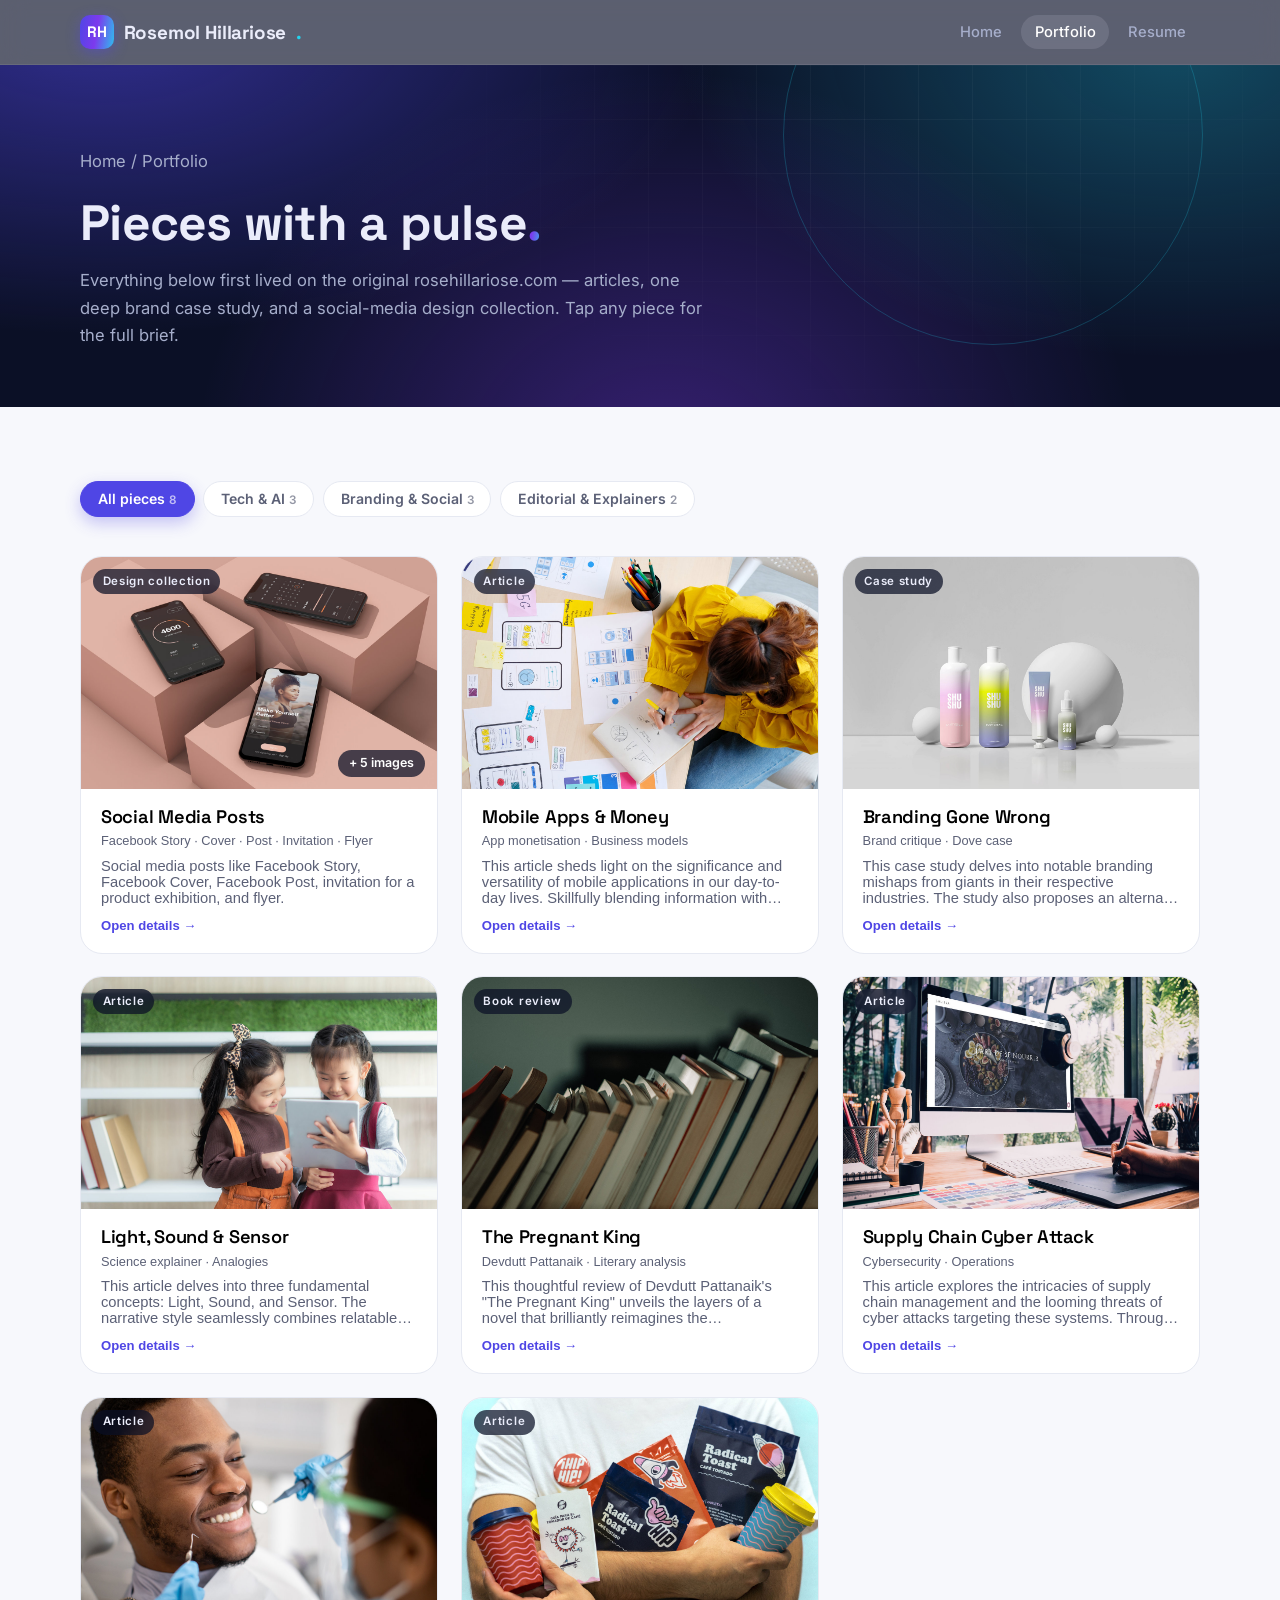
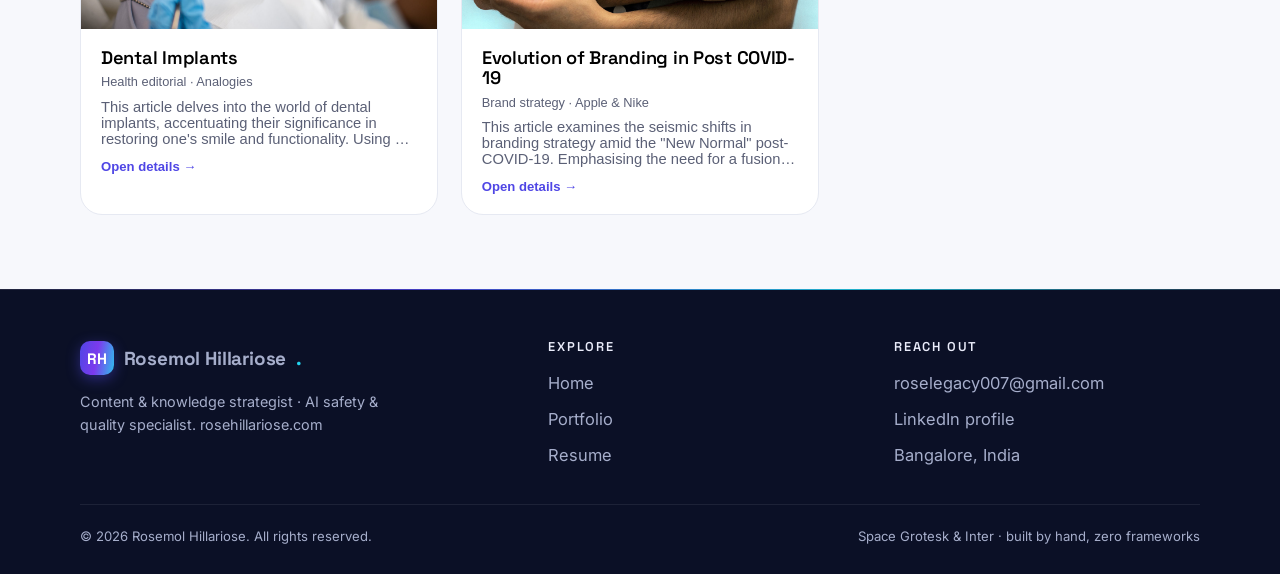
==== commit 751dd346: "Footer: remove resume PDF link" ====
--- a/portfolio.html
+++ b/portfolio.html
@@ -78,7 +78,6 @@
           <li><a href="index.html">Home</a></li>
           <li><a href="portfolio.html">Portfolio</a></li>
           <li><a href="resume.html">Resume</a></li>
-          <li><a href="assets/Rosemol-Hillariose-Resume.pdf" download>Resume (PDF)</a></li>
         </ul>
       </div>
       <div>
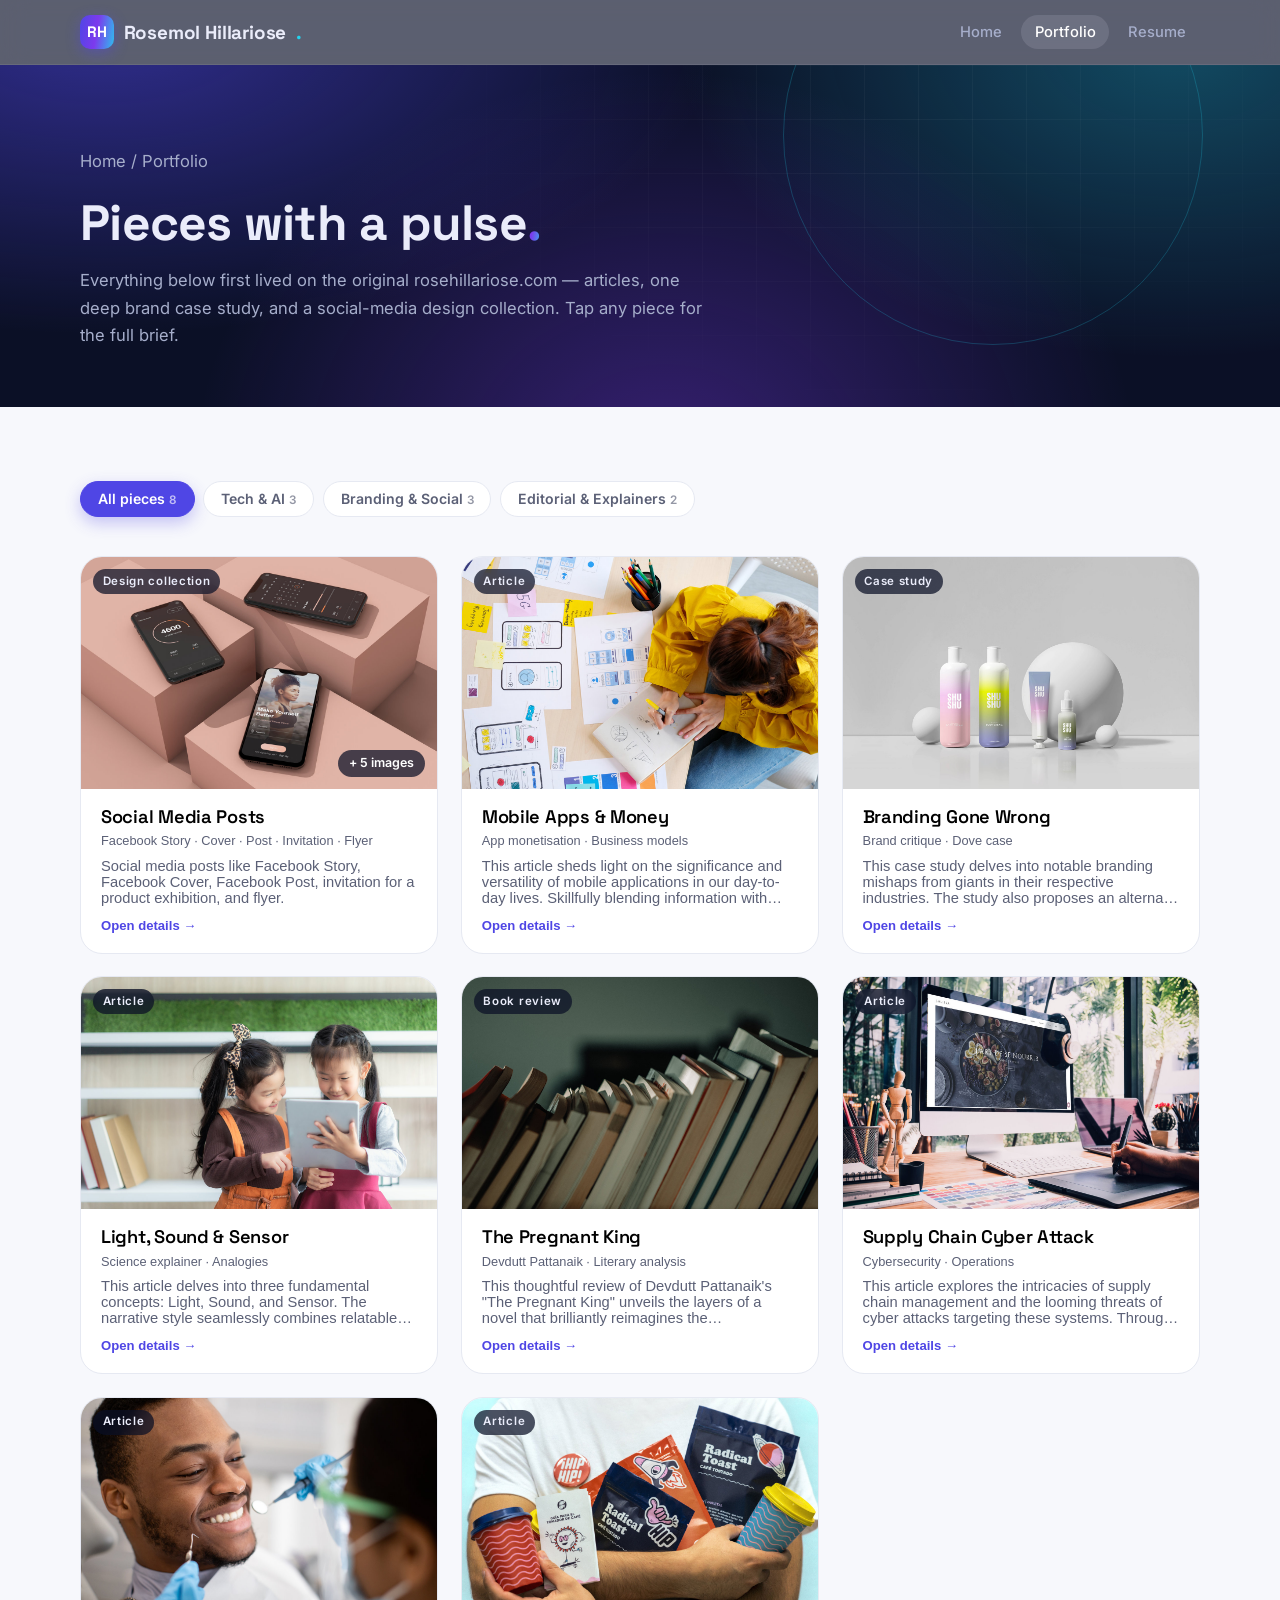
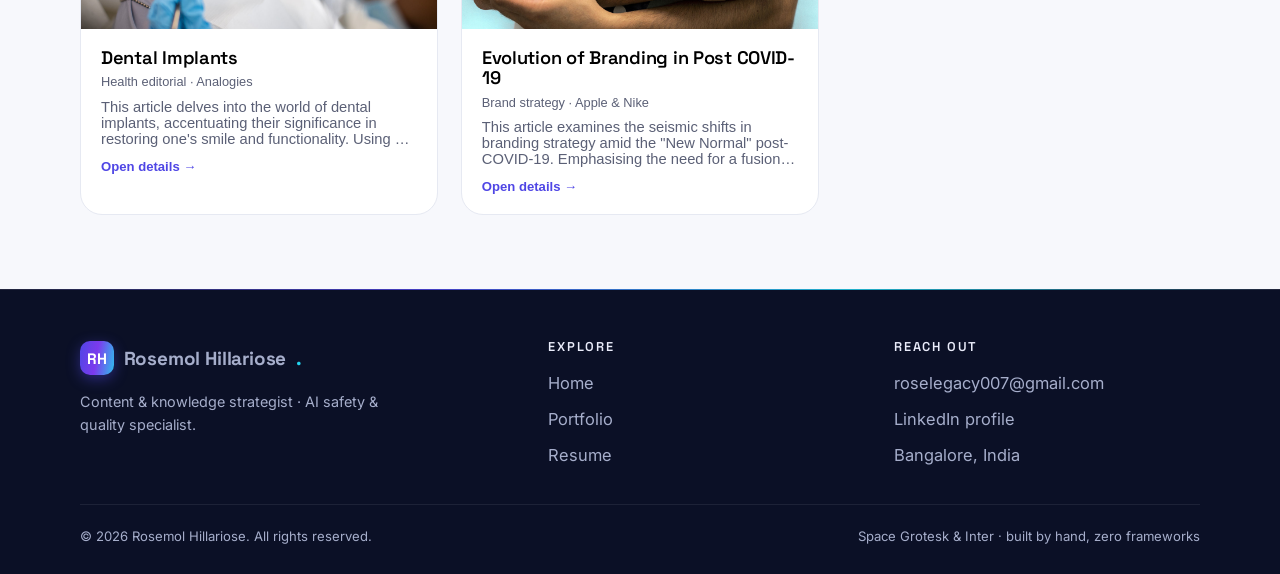
==== commit 82b2c7f6: "Footer: drop domain mention from blurb" ====
--- a/portfolio.html
+++ b/portfolio.html
@@ -70,7 +70,7 @@
     <div class="footer-grid">
       <div>
         <a class="brand" href="index.html"><span class="brand-mark">RH</span>Rosemol Hillariose<i>.</i></a>
-        <p class="footer-blurb">Content & knowledge strategist · AI safety & quality specialist. rosehillariose.com</p>
+        <p class="footer-blurb">Content & knowledge strategist · AI safety & quality specialist.</p>
       </div>
       <div>
         <h4>Explore</h4>
